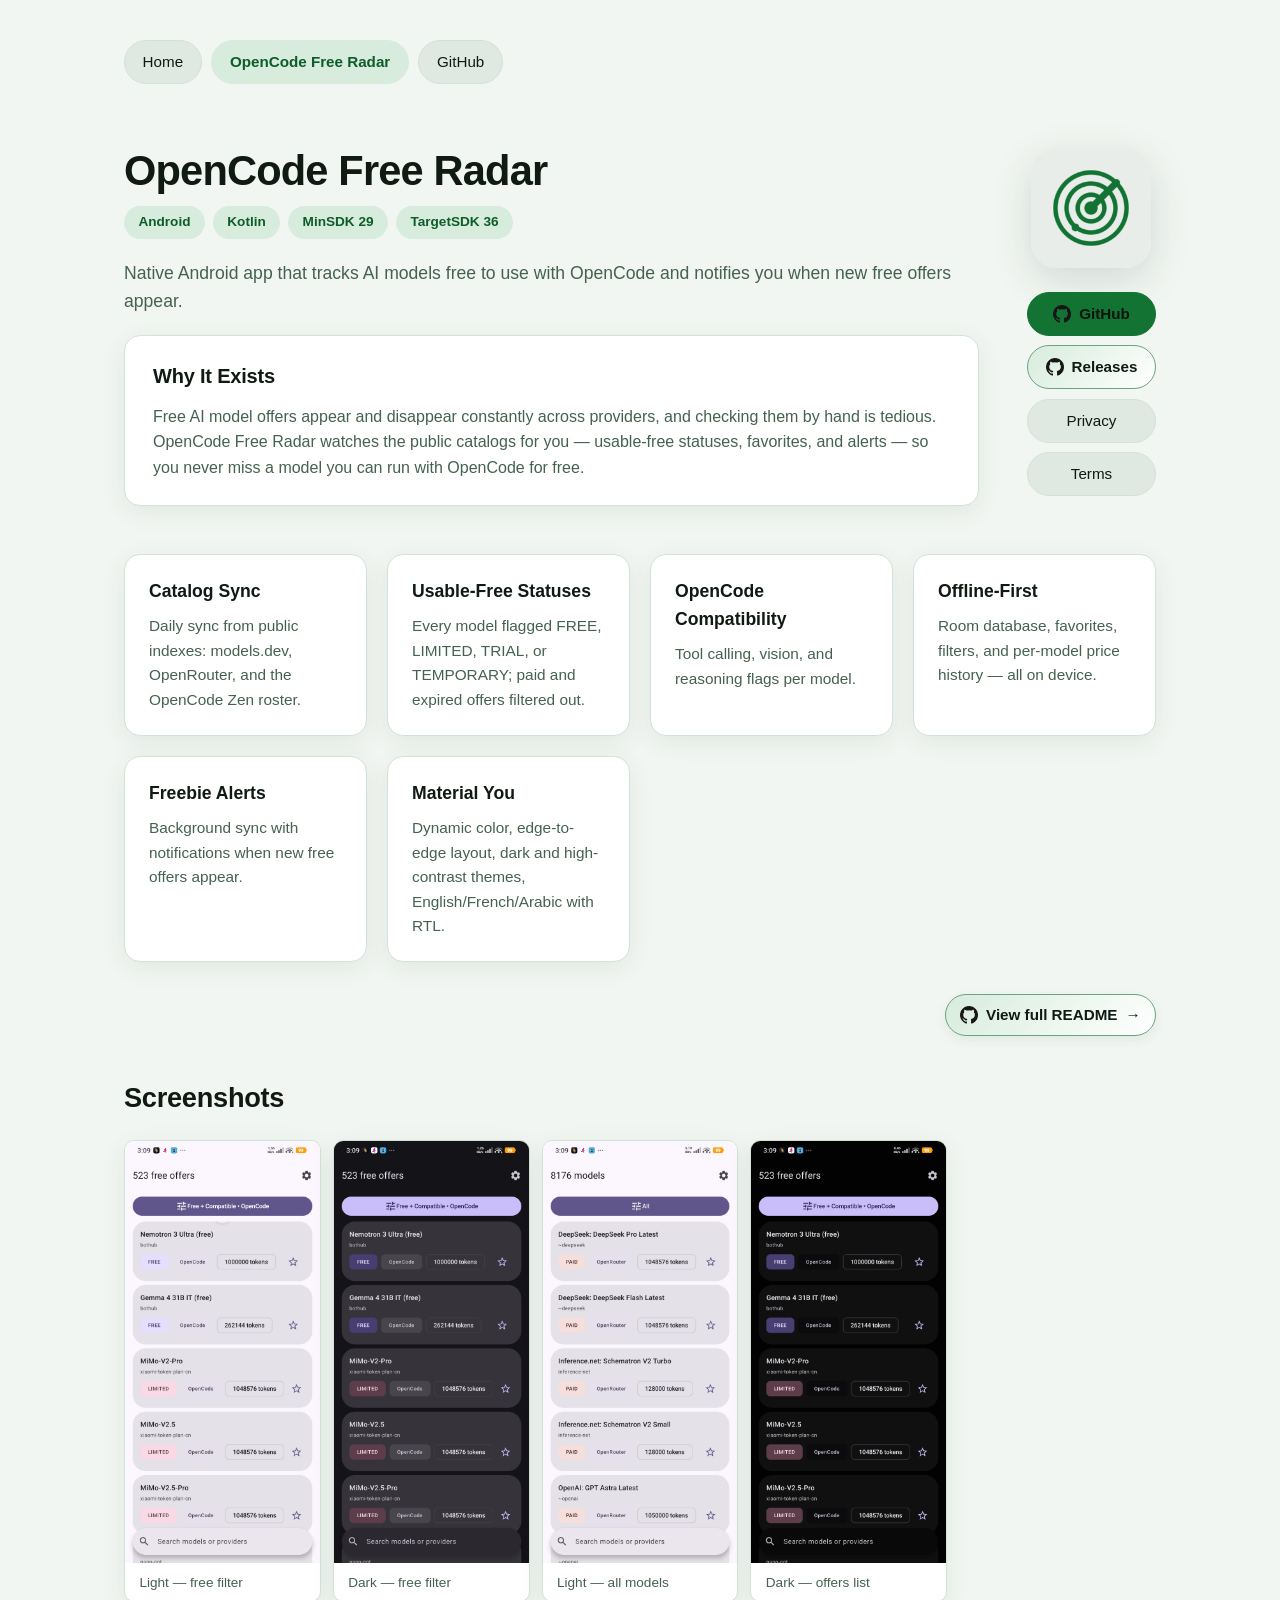
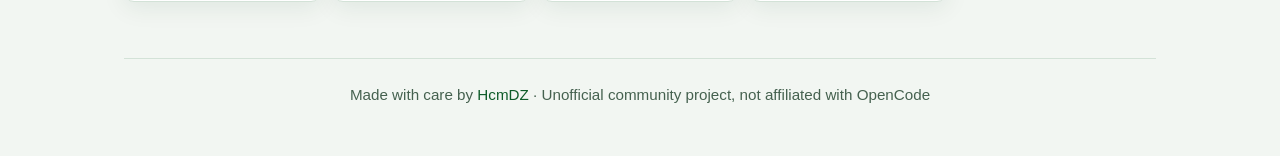
==== docs/index.html @ c3650737 "docs(site): ElecPilot-style rich landing for project Pages Mirror the user-site landing method insid" ====
<!doctype html>
<html lang="en">
<head>
  <meta charset="utf-8">
  <meta name="viewport" content="width=device-width, initial-scale=1">
  <title>OpenCode Free Radar — Free AI Models for OpenCode</title>
  <meta name="description" content="OpenCode Free Radar — native Android app that tracks AI models free to use with OpenCode and notifies you when new free offers appear.">
  <meta name="author" content="HcmDZ">
  <link rel="canonical" href="https://Hcmdz.github.io/OpenCode-Free-Radar/">
  <link rel="icon" type="image/png" href="logo.png">
  <link rel="apple-touch-icon" href="logo.png">
  <meta property="og:type" content="website">
  <meta property="og:site_name" content="HcmDZ">
  <meta property="og:title" content="OpenCode Free Radar — Free AI Models for OpenCode">
  <meta property="og:description" content="Native Android app that tracks AI models free to use with OpenCode — usable-free statuses, favorites, and freebie alerts.">
  <meta property="og:url" content="https://Hcmdz.github.io/OpenCode-Free-Radar/">
  <meta property="og:image" content="https://Hcmdz.github.io/OpenCode-Free-Radar/og.png">
  <meta property="og:image:width" content="2400">
  <meta property="og:image:height" content="1260">
  <meta property="og:image:alt" content="OpenCode Free Radar — free AI models for OpenCode">
  <meta name="twitter:card" content="summary_large_image">
  <meta name="twitter:title" content="OpenCode Free Radar">
  <meta name="twitter:description" content="Native Android app that tracks AI models free to use with OpenCode.">
  <meta name="twitter:image" content="https://Hcmdz.github.io/OpenCode-Free-Radar/og.png">
  <link rel="stylesheet" href="assets/style.css?v=8">
  <script src="assets/site.js?v=3" defer></script>
  <script type="application/ld+json">
    {
      "@context": "https://schema.org",
      "@type": "SoftwareApplication",
      "name": "OpenCode Free Radar",
      "applicationCategory": "DeveloperApplication",
      "operatingSystem": "Android",
      "description": "Native Android app that tracks AI models free to use with OpenCode and notifies you when new free offers appear.",
      "url": "https://Hcmdz.github.io/OpenCode-Free-Radar/",
      "image": "https://Hcmdz.github.io/OpenCode-Free-Radar/logo.png",
      "author": {
        "@type": "Person",
        "name": "HcmDZ",
        "url": "https://Hcmdz.github.io/"
      }
    }
  </script>
</head>
<body class="theme-ofr">
  <main class="site-shell">
    <nav class="nav page-nav desktop-site-nav" aria-label="Site">
      <a class="pill" href="../">Home</a>
      <span class="pill primary" aria-current="page">OpenCode Free Radar</span>
      <a class="pill" href="https://github.com/Hcmdz/OpenCode-Free-Radar" target="_blank" rel="noopener">GitHub</a>
    </nav>
    <details class="mobile-site-menu">
      <summary aria-label="Open site navigation">
        <span class="menu-icon" aria-hidden="true"><span></span><span></span><span></span></span>
      </summary>
      <div class="mobile-menu-panel">
        <nav class="mobile-menu-links" aria-label="Site menu">
          <a href="../">Home</a>
          <span aria-current="page">OpenCode Free Radar</span>
          <a href="https://github.com/Hcmdz/OpenCode-Free-Radar" target="_blank" rel="noopener">GitHub</a>
        </nav>
      </div>
    </details>

    <section class="hero project-hero">
      <div class="hero-media">
        <img class="app-logo" src="logo.png" alt="OpenCode Free Radar app logo" loading="lazy" decoding="async">
        <nav class="nav" aria-label="OpenCode Free Radar links">
          <a class="pill primary" href="https://github.com/Hcmdz/OpenCode-Free-Radar" target="_blank" rel="noopener"><img class="pill-icon" src="assets/fav_github.png" alt="" aria-hidden="true">GitHub</a>
          <a class="pill secondary-strong" href="https://github.com/Hcmdz/OpenCode-Free-Radar/releases/latest" target="_blank" rel="noopener"><img class="pill-icon" src="assets/fav_github.png" alt="" aria-hidden="true">Releases</a>
          <a class="pill" href="https://hcmdz.github.io/OpenCode-Free-Radar/privacy/" target="_blank" rel="noopener">Privacy</a>
          <a class="pill" href="https://hcmdz.github.io/OpenCode-Free-Radar/terms/" target="_blank" rel="noopener">Terms</a>
        </nav>
      </div>
      <div class="hero-copy">
        <h1>OpenCode Free Radar</h1>
        <div class="chip-row" aria-label="Platforms">
          <span class="meta-chip">Android</span>
          <span class="meta-chip">Kotlin</span>
          <span class="meta-chip">MinSDK 29</span>
          <span class="meta-chip">TargetSDK 36</span>
        </div>
        <p class="lede">
          Native Android app that tracks AI models free to use with OpenCode and notifies you when new free
          offers appear.
        </p>
        <section class="content-card">
          <h2>Why It Exists</h2>
          <p>
            Free AI model offers appear and disappear constantly across providers, and checking them by hand is
            tedious. OpenCode Free Radar watches the public catalogs for you — usable-free statuses, favorites,
            and alerts — so you never miss a model you can run with OpenCode for free.
          </p>
        </section>
      </div>
    </section>

    <section class="feature-grid" aria-label="OpenCode Free Radar features">
      <article class="feature-card">
        <h3>Catalog Sync</h3>
        <p>Daily sync from public indexes: models.dev, OpenRouter, and the OpenCode Zen roster.</p>
      </article>
      <article class="feature-card">
        <h3>Usable-Free Statuses</h3>
        <p>Every model flagged FREE, LIMITED, TRIAL, or TEMPORARY; paid and expired offers filtered out.</p>
      </article>
      <article class="feature-card">
        <h3>OpenCode Compatibility</h3>
        <p>Tool calling, vision, and reasoning flags per model.</p>
      </article>
      <article class="feature-card">
        <h3>Offline-First</h3>
        <p>Room database, favorites, filters, and per-model price history — all on device.</p>
      </article>
      <article class="feature-card">
        <h3>Freebie Alerts</h3>
        <p>Background sync with notifications when new free offers appear.</p>
      </article>
      <article class="feature-card">
        <h3>Material You</h3>
        <p>Dynamic color, edge-to-edge layout, dark and high-contrast themes, English/French/Arabic with RTL.</p>
      </article>
    </section>

    <div class="read-more-row">
      <a class="pill read-more-button" href="https://github.com/Hcmdz/OpenCode-Free-Radar/blob/main/README.md" target="_blank" rel="noopener"><img class="pill-icon" src="assets/fav_github.png" alt="" aria-hidden="true">View full README<span aria-hidden="true">→</span></a>
    </div>

    <section class="screenshot-section" aria-labelledby="screenshots-title">
      <h2 id="screenshots-title">Screenshots</h2>
      <div class="screenshot-grid freeform app-screenshot-grid">
        <figure class="screenshot-card">
          <button class="screenshot-button">
            <img src="screenshots/dashboard-light-free.jpg" alt="Dashboard in light mode with free filter" loading="lazy" decoding="async">
          </button>
          <figcaption>Light — free filter</figcaption>
        </figure>
        <figure class="screenshot-card">
          <button class="screenshot-button">
            <img src="screenshots/dashboard-dark-free.jpg" alt="Dashboard in dark mode with free filter" loading="lazy" decoding="async">
          </button>
          <figcaption>Dark — free filter</figcaption>
        </figure>
        <figure class="screenshot-card">
          <button class="screenshot-button">
            <img src="screenshots/dashboard-light-all.jpg" alt="Dashboard in light mode showing all models" loading="lazy" decoding="async">
          </button>
          <figcaption>Light — all models</figcaption>
        </figure>
        <figure class="screenshot-card">
          <button class="screenshot-button">
            <img src="screenshots/dashboard-dark-offers.jpg" alt="Dashboard in dark mode showing offers" loading="lazy" decoding="async">
          </button>
          <figcaption>Dark — offers list</figcaption>
        </figure>
      </div>
    </section>

    <footer class="site-footer">
      Made with care by <a href="../">HcmDZ</a> · Unofficial community project, not affiliated with OpenCode
    </footer>
  </main>
</body>
</html>
---- docs/assets/style.css ----
:root {
  --bg: #ffffff;
  --bg-soft: #f5f7f5;
  --surface: #ffffff;
  --surface-soft: #eef2ee;
  --text: #101812;
  --text-muted: #4a5550;
  --accent: #00a836;
  --accent-strong: #008a2c;
  --accent-soft: #d9f5e2;
  --border: #dfe6e0;
  --shadow: 0 6px 24px rgba(16, 60, 34, 0.08);
  --shadow-lg: 0 12px 40px rgba(16, 60, 34, 0.14);
  --radius: 16px;
  --radius-sm: 10px;
  --maxw: 1080px;
}

@media (prefers-color-scheme: dark) {
  :root {
    --bg: #0c130e;
    --bg-soft: #111a14;
    --surface: #16201a;
    --surface-soft: #1b2620;
    --text: #e7f2eb;
    --text-muted: #9fb3a6;
    --accent: #2ee06b;
    --accent-strong: #4cf081;
    --accent-soft: #12311f;
    --border: #24342b;
    --shadow: 0 6px 24px rgba(0, 0, 0, 0.4);
    --shadow-lg: 0 12px 40px rgba(0, 0, 0, 0.55);
  }
}

* { box-sizing: border-box; }

/* ElecPilot project theme (green identity, inherits the site palette) */
body.theme-elecpilot {
  --bg: #f4faf6;
  --bg-soft: #e9f3ec;
  --surface: #ffffff;
  --surface-soft: #e3efe7;
  --text: #0e1a12;
  --text-muted: #45614f;
  --accent: #00a836;
  --accent-strong: #008a2c;
  --accent-soft: #d3f2de;
  --border: #d8e7dc;
  --shadow: 0 6px 24px rgba(16, 60, 34, 0.08);
  --shadow-lg: 0 12px 40px rgba(16, 60, 34, 0.14);
}

@media (prefers-color-scheme: dark) {
  body.theme-elecpilot {
    --bg: #0c140f;
    --surface: #141f18;
    --surface-soft: #182720;
    --text: #e4f1e9;
    --text-muted: #9cb4a3;
    --accent: #2ee06b;
    --accent-strong: #4cf081;
    --accent-soft: #123120;
    --border: #22342a;
  }
}

/* OpenCode Free Radar project theme (radar-green identity, inherits the site palette) */
body.theme-ofr {
  --bg: #f2f6f2;
  --bg-soft: #e8ede9;
  --surface: #ffffff;
  --surface-soft: #dfe8e1;
  --text: #0e1a12;
  --text-muted: #45614f;
  --accent: #137333;
  --accent-strong: #0e5c29;
  --accent-soft: #d7ecdc;
  --border: #d3e2d7;
  --shadow: 0 6px 24px rgba(16, 60, 34, 0.08);
  --shadow-lg: 0 12px 40px rgba(16, 60, 34, 0.14);
}

@media (prefers-color-scheme: dark) {
  body.theme-ofr {
    --bg: #0c140f;
    --surface: #141f18;
    --surface-soft: #182720;
    --text: #e4f1e9;
    --text-muted: #9cb4a3;
    --accent: #35d066;
    --accent-strong: #5ce58a;
    --accent-soft: #123120;
    --border: #22342a;
  }
}

html { scroll-behavior: smooth; }

body {
  margin: 0;
  font-family: -apple-system, BlinkMacSystemFont, "Segoe UI", Roboto, Oxygen, Ubuntu, Cantarell, "Helvetica Neue", sans-serif;
  background: var(--bg);
  color: var(--text);
  line-height: 1.6;
  -webkit-font-smoothing: antialiased;
}

a { color: var(--accent-strong); text-decoration: none; }
a:hover { text-decoration: underline; }

.site-shell {
  max-width: var(--maxw);
  margin: 0 auto;
  padding: 2.5rem 1.5rem 3rem;
}

/* ---------- Hero ---------- */
.hero {
  display: grid;
  grid-template-columns: minmax(0, 1fr) auto;
  gap: clamp(1.5rem, 5vw, 3rem);
  align-items: start;
  padding: 2.5rem 0 3rem;
}

.hero > .hero-copy { order: 1; }
.hero > .hero-media { order: 2; }

.hero-media {
  display: flex;
  flex-direction: column;
  align-items: center;
  gap: 1.25rem;
}

/* Pills in the home/profile hero stack vertically under the avatar */
.profile-hero .hero-media .nav {
  flex-direction: column;
  align-items: stretch;
  width: min(16rem, 100%);
  margin-top: 0.25rem;
}

.profile-hero .hero-media .pill {
  justify-content: center;
}

/* Pills in the project hero stack vertically under the logo */
.project-hero .hero-media .nav {
  flex-direction: column;
  align-items: stretch;
  width: min(16rem, 100%);
  margin-top: 0.25rem;
}

.project-hero .hero-media .pill {
  justify-content: center;
}

.avatar {
  width: 150px;
  height: 150px;
  border-radius: 50%;
  object-fit: cover;
  border: 3px solid var(--accent);
  box-shadow: var(--shadow);
}

.app-logo {
  width: 120px;
  height: 120px;
  border-radius: 26px;
  object-fit: cover;
  box-shadow: var(--shadow-lg);
}

.hero-copy h1 {
  margin: 0 0 0.5rem;
  font-size: 2.6rem;
  line-height: 1.1;
  letter-spacing: -0.02em;
}

.profile-tagline {
  font-size: 1.35rem;
  color: var(--text-muted);
  margin: 0 0 1rem;
  font-weight: 500;
}

.lede {
  font-size: 1.1rem;
  color: var(--text-muted);
  margin: 0.5rem 0 1.25rem;
}

/* ---------- Navigation / Pills ---------- */
.nav {
  display: flex;
  flex-wrap: wrap;
  gap: 0.6rem;
  justify-content: center;
}

.page-nav.desktop-site-nav {
  justify-content: flex-start;
  margin-bottom: 1.5rem;
}

.pill {
  display: inline-flex;
  align-items: center;
  gap: 0.5rem;
  padding: 0.55rem 1.1rem;
  border-radius: 999px;
  background: var(--surface-soft);
  color: var(--text);
  font-weight: 500;
  font-size: 0.95rem;
  border: 1px solid var(--border);
  transition: transform 0.12s ease, box-shadow 0.12s ease, background 0.12s ease;
}

.pill:hover {
  transform: translateY(-1px);
  box-shadow: var(--shadow);
  text-decoration: none;
}

.pill.primary {
  background: var(--accent);
  color: #07130b;
  border-color: var(--accent);
  font-weight: 600;
}

.pill.primary:hover { background: var(--accent-strong); }

.pill[aria-current="page"] {
  background: var(--accent-soft);
  color: var(--accent-strong);
  border-color: var(--accent-soft);
}

.pill-icon {
  width: 18px;
  height: 18px;
  border-radius: 4px;
}

.pill .pill-icon + span { display: inline; }

@media (prefers-color-scheme: dark) {
  .pill:not(.primary) img.pill-icon[src*="fav_github"] {
    filter: invert(1);
  }
}

.pill.secondary-strong {
  border-color: color-mix(in srgb, var(--accent) 55%, var(--border));
  background: linear-gradient(135deg, var(--accent-soft), var(--surface));
  color: var(--text);
  font-weight: 600;
}

/* ---------- Chips ---------- */
.chip-row { display: flex; flex-wrap: wrap; gap: 0.5rem; margin: 0.75rem 0 1.25rem; }

.meta-chip {
  padding: 0.35rem 0.9rem;
  border-radius: 999px;
  background: var(--accent-soft);
  color: var(--accent-strong);
  font-size: 0.85rem;
  font-weight: 600;
}

/* ---------- Content card ---------- */
.content-card {
  background: var(--surface);
  border: 1px solid var(--border);
  border-radius: var(--radius);
  padding: 1.5rem 1.75rem;
  box-shadow: var(--shadow);
  transition: border-color 180ms ease, box-shadow 180ms ease, transform 180ms ease, background-color 180ms ease;
}

.content-card:hover {
  border-color: color-mix(in srgb, var(--accent) 30%, var(--border));
  background: color-mix(in srgb, var(--surface) 96%, var(--accent-soft));
  box-shadow: 0 0.8rem 2rem rgb(0 0 0 / 10%), 0 0 1rem color-mix(in srgb, var(--accent) 8%, transparent);
  transform: translateY(-0.1rem);
}

.content-card h2 { margin: 0 0 0.75rem; font-size: 1.25rem; }
.content-card p { margin: 0; color: var(--text-muted); }

/* ---------- Section titles ---------- */
section > h2, .section-title {
  font-size: 1.7rem;
  margin: 2.5rem 0 1.25rem;
  letter-spacing: -0.01em;
}

/* ---------- Projects section ---------- */
.projects-section { margin-bottom: 3rem; }

/* ---------- Projects grid ---------- */
.grid {
  display: grid;
  grid-template-columns: repeat(auto-fill, minmax(280px, 1fr));
  gap: 1.25rem;
}

.card {
  display: flex;
  flex-direction: column;
  gap: 0.85rem;
  padding: 1.5rem;
  background: var(--surface);
  border: 1px solid var(--border);
  border-radius: var(--radius);
  color: var(--text);
  box-shadow: var(--shadow);
  transition: transform 0.15s ease, box-shadow 0.15s ease, border-color 0.15s ease;
}

.card:hover {
  transform: translateY(-3px);
  box-shadow: var(--shadow-lg);
  border-color: var(--accent);
  text-decoration: none;
}

.projects-section .card::after {
  margin-top: auto;
  padding-top: 1rem;
  color: var(--accent-strong);
  content: "Open project \2192";
  font-size: 0.82rem;
  font-weight: 800;
  letter-spacing: 0.04em;
  opacity: 0;
  text-transform: uppercase;
  transform: translateY(0.35rem);
  transition: opacity 180ms ease, transform 180ms ease;
}

.projects-section .card:hover,
.projects-section .card:focus-visible {
  box-shadow: 0 1.35rem 3.5rem rgb(0 0 0 / 18%), 0 0 2rem color-mix(in srgb, var(--accent) 16%, transparent);
}

.projects-section .card:hover::after,
.projects-section .card:focus-visible::after {
  opacity: 1;
  transform: translateY(0);
}

.card-header { display: flex; align-items: center; gap: 0.9rem; }

.card-logo {
  width: 56px;
  height: 56px;
  border-radius: 14px;
  object-fit: cover;
}

.card-title-group { display: flex; flex-direction: column; gap: 0.25rem; }
.card-title-group h3 { margin: 0; font-size: 1.3rem; }
.card-badge {
  align-self: flex-start;
  padding: 0.2rem 0.7rem;
  border-radius: 999px;
  background: var(--accent-soft);
  color: var(--accent-strong);
  font-size: 0.75rem;
  font-weight: 600;
}

.card p { margin: 0; color: var(--text-muted); }

/* ---------- Feature grid ---------- */
.feature-grid {
  display: grid;
  grid-template-columns: repeat(auto-fill, minmax(240px, 1fr));
  gap: 1.25rem;
}

.feature-card {
  background: var(--surface);
  border: 1px solid var(--border);
  border-radius: var(--radius);
  padding: 1.4rem 1.5rem;
  box-shadow: var(--shadow);
  transition: border-color 180ms ease, box-shadow 180ms ease, transform 180ms ease, background-color 180ms ease;
}

.feature-card:hover {
  border-color: color-mix(in srgb, var(--accent) 34%, var(--border));
  background: color-mix(in srgb, var(--surface) 95%, var(--accent-soft));
  box-shadow: 0 0.9rem 2.2rem rgb(0 0 0 / 11%), 0 0 1.1rem color-mix(in srgb, var(--accent) 9%, transparent);
  transform: translateY(-0.12rem);
}

.feature-card h3 {
  margin: 0 0 0.55rem;
  font-size: 1.1rem;
  display: flex;
  align-items: center;
  gap: 0.5rem;
}

.feature-card p { margin: 0; color: var(--text-muted); font-size: 0.96rem; }

/* ---------- Read more row ---------- */
.read-more-row { margin: 2rem 0; text-align: right; }

.read-more-button {
  display: inline-flex;
  align-items: center;
  gap: 0.5rem;
  min-height: 2.5rem;
  padding: 0.5rem 0.9rem;
  border-color: color-mix(in srgb, var(--accent) 55%, var(--border));
  background: linear-gradient(135deg, var(--accent-soft), var(--surface));
  box-shadow: 0 0.25rem 0.75rem rgba(16, 60, 34, 0.07);
  font-weight: 600;
}

/* ---------- Screenshots ---------- */
.screenshot-section { margin-top: 2.5rem; }

.screenshot-grid {
  display: grid;
  grid-template-columns: repeat(auto-fill, minmax(200px, 1fr));
  gap: 1rem;
}

.screenshot-card {
  margin: 0;
  background: var(--surface);
  border: 1px solid var(--border);
  border-radius: var(--radius-sm);
  overflow: hidden;
  box-shadow: var(--shadow);
  transition: box-shadow 180ms ease, transform 180ms ease;
}

.screenshot-card:hover {
  box-shadow: 0 1.1rem 2.75rem rgb(0 0 0 / 14%), 0 0 1.6rem color-mix(in srgb, var(--accent) 12%, transparent);
  transform: translateY(-0.18rem);
}

.screenshot-card:hover .screenshot-button > img { transform: scale(1.025); }

.screenshot-button {
  display: block;
  width: 100%;
  padding: 0;
  border: 0;
  background: none;
  line-height: 0;
}

/* Phone screenshot row (project pages): uniform 9:19.5 cards, no cropping */
.screenshot-grid.app-screenshot-grid {
  grid-template-columns: repeat(5, minmax(0, 1fr));
  gap: 0.75rem;
}

.screenshot-grid.app-screenshot-grid .screenshot-card {
  max-height: none;
}

.screenshot-grid.app-screenshot-grid .screenshot-card img {
  display: block;
  width: 100%;
  height: auto;
  max-height: none;
  aspect-ratio: 9 / 19.5;
  object-fit: cover;
  object-position: top center;
  transition: transform 180ms ease;
}

.screenshot-grid.app-screenshot-grid figcaption {
  padding: 0.6rem 0.9rem;
  font-size: 0.85rem;
  color: var(--text-muted);
  line-height: 1.4;
}

/* ---------- Image dialog (screenshot lightbox) ---------- */
.image-dialog {
  width: var(--dialog-media-width, fit-content);
  max-width: 96vw;
  max-height: 94vh;
  padding: 0;
  overflow: hidden;
  border: 1px solid var(--border);
  border-radius: var(--radius);
  color: var(--text);
  background: var(--surface);
  box-shadow: var(--shadow-lg);
}

.image-dialog:focus {
  outline: none;
}

.image-dialog::backdrop {
  background: rgba(5, 10, 7, 0.6);
  backdrop-filter: blur(14px);
}

.image-dialog-inner {
  display: grid;
  width: var(--dialog-media-width, fit-content);
  max-width: 96vw;
  max-height: 94vh;
  align-items: center;
  overflow: hidden;
  border-radius: inherit;
  grid-template-columns: minmax(0, 1fr) auto;
  grid-template-rows: minmax(0, 1fr) auto;
}

.dialog-image {
  display: block;
  grid-column: 1 / -1;
  grid-row: 1;
  justify-self: center;
  width: auto;
  height: auto;
  max-width: 96vw;
  max-height: calc(94vh - 5.5rem);
  aspect-ratio: auto;
  background: var(--surface-soft);
  object-fit: contain;
  object-position: top center;
  transition: opacity 140ms ease, transform 140ms ease;
}

.dialog-caption {
  grid-column: 1 / -1;
  grid-row: 2;
  min-width: 0;
  margin: 0;
  padding: 1rem 1.25rem 1.25rem;
  color: var(--text-muted);
  text-align: center;
  overflow-wrap: anywhere;
  transition: opacity 140ms ease, transform 140ms ease;
}

.dialog-image.is-switching,
.dialog-caption.is-switching {
  opacity: 0;
  transform: scale(0.985);
}

/* ---------- View transitions ---------- */
@view-transition { navigation: auto; }

::view-transition-old(screenshot-morph),
::view-transition-new(screenshot-morph) {
  animation-duration: 320ms;
  animation-timing-function: cubic-bezier(0.2, 0, 0, 1);
}

@media (prefers-reduced-motion: reduce) {
  ::view-transition-old(screenshot-morph),
  ::view-transition-new(screenshot-morph) {
    animation-duration: 1ms;
  }
}

/* ---------- Archive card ---------- */
.archive-card {
  display: flex;
  gap: 1.5rem;
  align-items: center;
  padding: 1.5rem;
  background: var(--surface);
  border: 1px solid var(--border);
  border-radius: var(--radius);
  color: var(--text);
  box-shadow: var(--shadow);
  transition: transform 0.15s ease, box-shadow 0.15s ease;
}

.archive-card:hover {
  transform: translateY(-3px);
  box-shadow: var(--shadow-lg);
  text-decoration: none;
}

.archive-copy h3 { margin: 0 0 0.5rem; }
.archive-copy p { margin: 0 0 0.75rem; color: var(--text-muted); }
.archive-link { color: var(--accent-strong); font-weight: 600; }
.archive-mosaic img { width: 160px; border-radius: var(--radius-sm); }

/* ---------- Mobile menu ---------- */
.mobile-site-menu { display: none; }

/* ---------- Footer ---------- */
.site-footer {
  margin-top: 3.5rem;
  padding-top: 1.5rem;
  border-top: 1px solid var(--border);
  text-align: center;
  color: var(--text-muted);
  font-size: 0.95rem;
}

/* ---------- Focus list (About Me) ---------- */
.focus-list {
  list-style: none;
  padding: 0;
  margin: 1rem 0;
  display: flex;
  flex-direction: column;
  gap: 0.55rem;
}

.focus-list li {
  padding: 0.7rem 0.95rem;
  background: var(--surface-soft);
  border-left: 3px solid var(--accent);
  border-radius: var(--radius-sm);
  font-size: 0.96rem;
  color: var(--text);
}

.focus-list li strong { color: var(--accent-strong); }

.content-card p + .focus-list { margin-top: 1.25rem; }
.focus-list + p { margin-top: 1rem; color: var(--text-muted); }

/* ---------- Responsive ---------- */
@media (max-width: 720px) {
  .site-shell { padding: 1.5rem 1rem 2.5rem; }

  .hero {
    grid-template-columns: 1fr;
    text-align: center;
    gap: 1.75rem;
  }

  .hero-media { order: -1; }

  .nav { justify-content: center; }

  .project-hero {
    grid-template-columns: 5.75rem minmax(0, 1fr);
    gap: 0.75rem 1rem;
    align-items: center;
    text-align: left;
    padding-top: 1.5rem;
  }

  .project-hero > .hero-media,
  .project-hero > .hero-copy {
    display: contents;
  }

  .project-hero .app-logo {
    grid-column: 1;
    grid-row: 1 / 4;
    justify-self: start;
    width: 4.4rem;
    height: 4.4rem;
    border-radius: 1rem;
  }

  .project-hero .hero-copy h1 {
    grid-column: 2;
    grid-row: 1;
    align-self: end;
    margin: 0;
    font-size: clamp(2rem, 9vw, 3rem);
  }

  .project-hero .chip-row {
    grid-column: 2;
    grid-row: 2;
    align-self: start;
    margin: 0.25rem 0 0;
  }

  .project-hero .hero-media .nav {
    grid-column: 1 / -1;
    grid-row: 4;
    display: grid;
    grid-template-columns: repeat(2, minmax(0, 1fr));
    gap: 0.6rem;
    width: 100%;
    margin-top: 0.5rem;
  }

  .project-hero .hero-media .pill {
    justify-content: center;
    min-width: 0;
    padding-inline: 0.7rem;
  }

  .project-hero .lede {
    grid-column: 1 / -1;
    grid-row: 5;
    margin-top: 0.75rem;
  }

  .project-hero .hero-copy > .content-card {
    grid-column: 1 / -1;
    grid-row: 6;
    width: 100%;
    margin-top: 0.75rem;
    text-align: left;
  }

  .page-nav.desktop-site-nav { display: none; }

  .mobile-site-menu {
    display: block;
    position: relative;
    margin-bottom: 1rem;
  }

  .mobile-site-menu > summary {
    list-style: none;
    cursor: pointer;
    display: inline-flex;
    align-items: center;
    justify-content: center;
    width: 46px;
    height: 46px;
    border-radius: 12px;
    background: var(--surface);
    border: 1px solid var(--border);
  }

  .mobile-site-menu > summary::-webkit-details-marker { display: none; }

  .menu-icon { display: flex; flex-direction: column; gap: 4px; }
  .menu-icon span { width: 18px; height: 2px; background: var(--text); border-radius: 2px; }

  .mobile-menu-panel {
    margin-top: 0.5rem;
    background: var(--surface);
    border: 1px solid var(--border);
    border-radius: var(--radius-sm);
    padding: 0.5rem;
    box-shadow: var(--shadow);
  }

  .mobile-menu-links { display: flex; flex-direction: column; }
  .mobile-menu-links a, .mobile-menu-links span {
    padding: 0.6rem 0.9rem;
    border-radius: 8px;
    color: var(--text);
  }
  .mobile-menu-links a:hover { background: var(--surface-soft); text-decoration: none; }
  .mobile-menu-links [aria-current="page"] { background: var(--accent-soft); color: var(--accent-strong); font-weight: 600; }

  .archive-card { flex-direction: column; text-align: center; }
  .archive-mosaic img { width: 120px; }

  .screenshot-grid.app-screenshot-grid {
    display: flex;
    gap: 1rem;
    margin-inline: -1rem;
    padding: 0 1rem 0.75rem;
    overflow-x: auto;
    overscroll-behavior-inline: contain;
    scroll-snap-type: x mandatory;
  }

  .screenshot-grid.app-screenshot-grid .screenshot-card {
    flex: 0 0 min(78vw, 20rem);
    scroll-snap-align: center;
  }

  .screenshot-grid.app-screenshot-grid .screenshot-button { cursor: pointer; }
}

/* ---------- Reduced motion ---------- */
@media (prefers-reduced-motion: reduce) {
  *,
  *::before,
  *::after {
    animation-duration: 0.001ms !important;
    animation-iteration-count: 1 !important;
    transition-duration: 0.001ms !important;
    scroll-behavior: auto !important;
  }
}
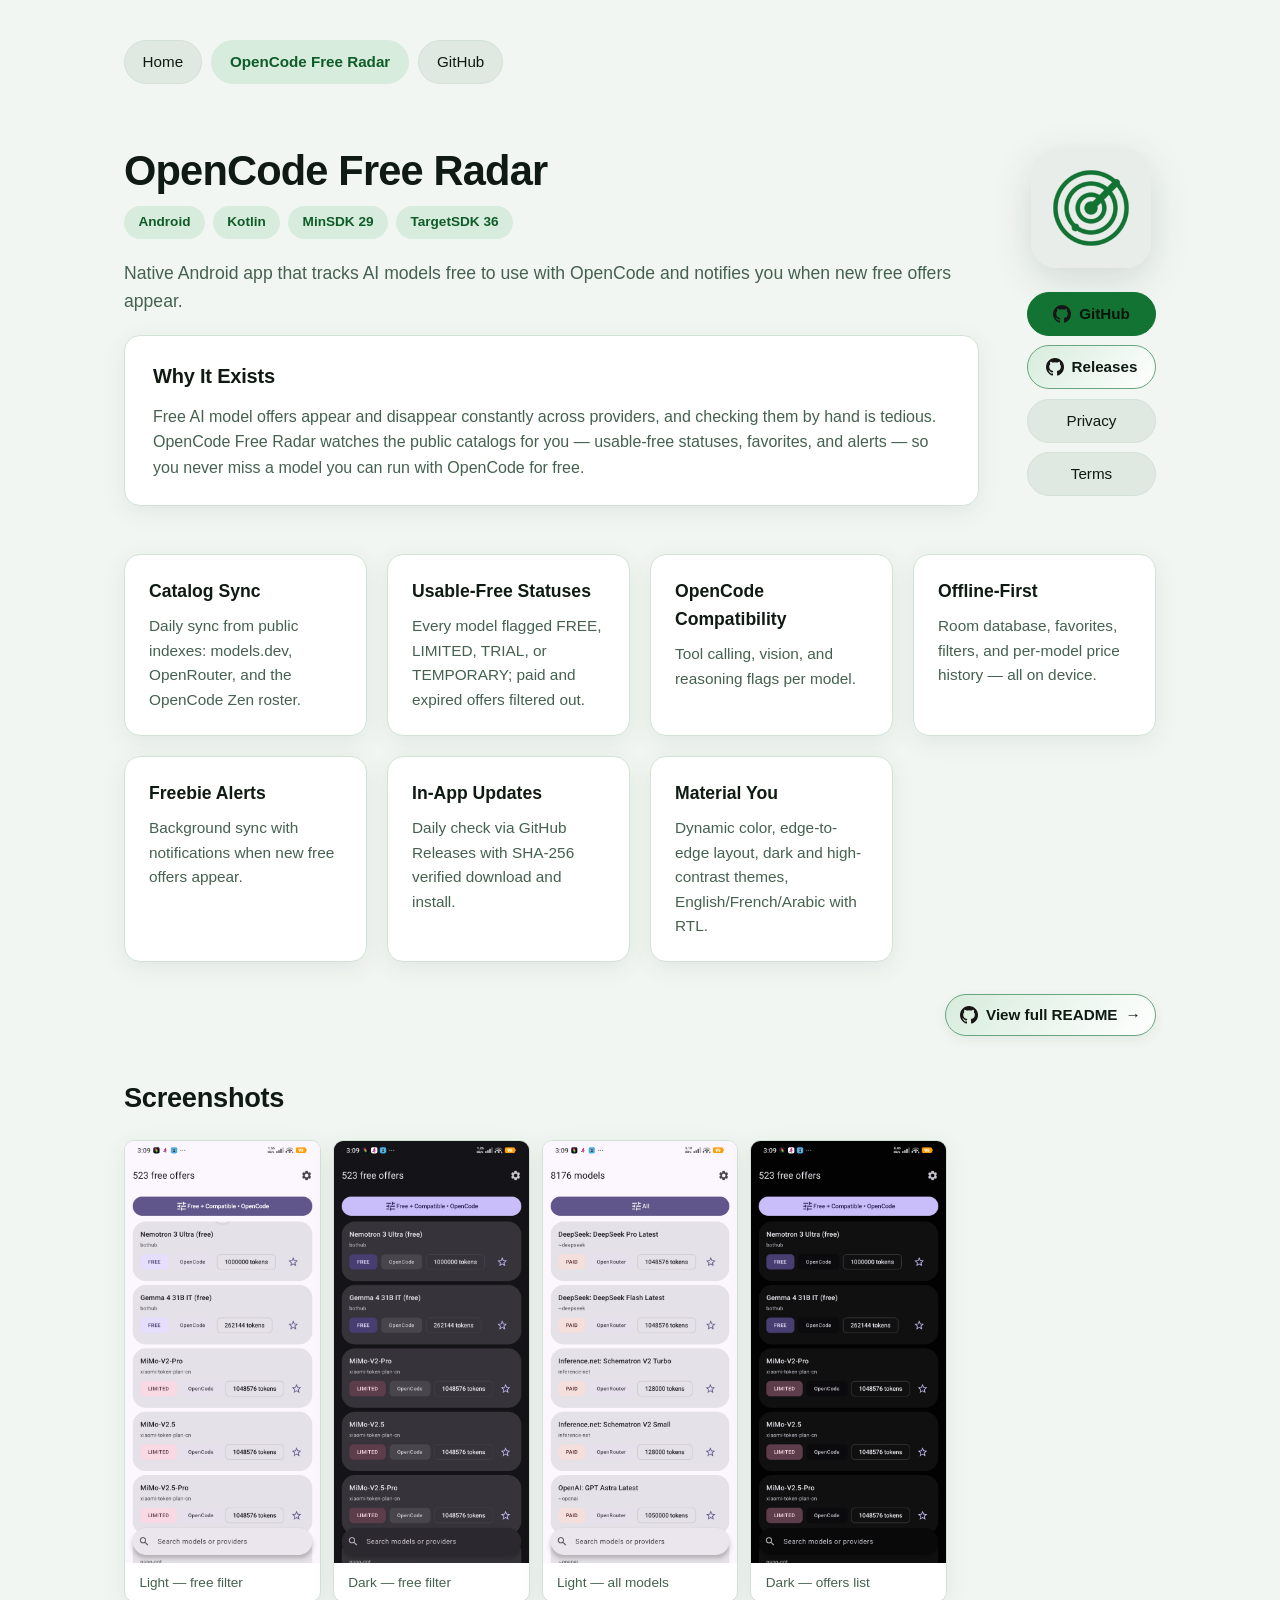
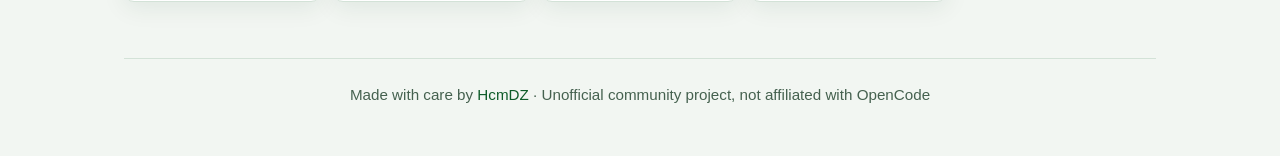
==== commit 086faa74: "docs: advertise in-app updates on README and landing" ====
--- a/docs/index.html
+++ b/docs/index.html
@@ -117,6 +117,10 @@
         <p>Background sync with notifications when new free offers appear.</p>
       </article>
       <article class="feature-card">
+        <h3>In-App Updates</h3>
+        <p>Daily check via GitHub Releases with SHA-256 verified download and install.</p>
+      </article>
+      <article class="feature-card">
         <h3>Material You</h3>
         <p>Dynamic color, edge-to-edge layout, dark and high-contrast themes, English/French/Arabic with RTL.</p>
       </article>
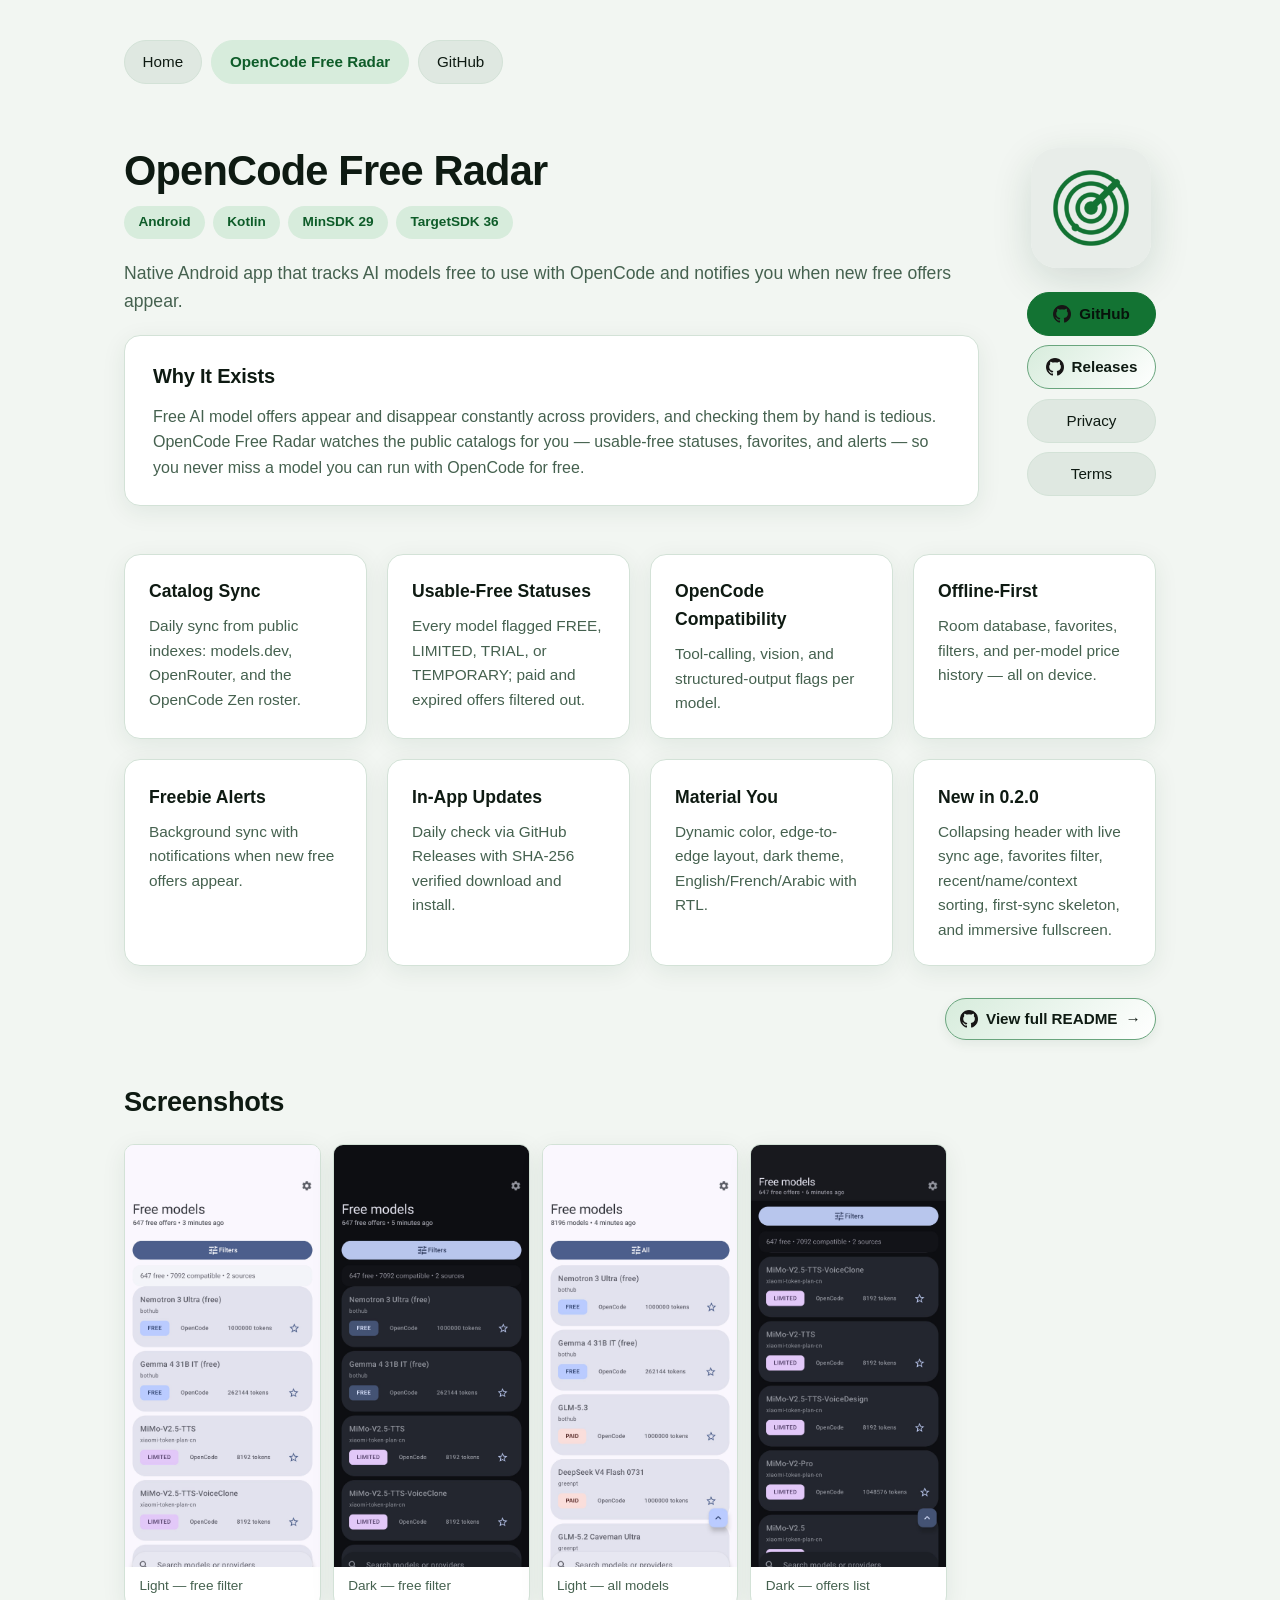
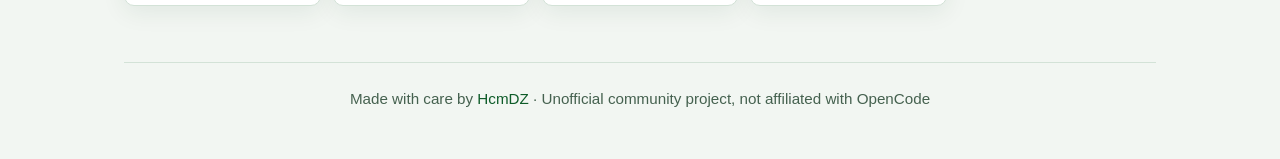
==== commit a9b7a9b2: "docs(site): refresh landing page for 0.2.0 Correct two stale feature claims (no high-contrast theme," ====
--- a/docs/index.html
+++ b/docs/index.html
@@ -106,7 +106,7 @@
       </article>
       <article class="feature-card">
         <h3>OpenCode Compatibility</h3>
-        <p>Tool calling, vision, and reasoning flags per model.</p>
+        <p>Tool-calling, vision, and structured-output flags per model.</p>
       </article>
       <article class="feature-card">
         <h3>Offline-First</h3>
@@ -122,7 +122,11 @@
       </article>
       <article class="feature-card">
         <h3>Material You</h3>
-        <p>Dynamic color, edge-to-edge layout, dark and high-contrast themes, English/French/Arabic with RTL.</p>
+        <p>Dynamic color, edge-to-edge layout, dark theme, English/French/Arabic with RTL.</p>
+      </article>
+      <article class="feature-card">
+        <h3>New in 0.2.0</h3>
+        <p>Collapsing header with live sync age, favorites filter, recent/name/context sorting, first-sync skeleton, and immersive fullscreen.</p>
       </article>
     </section>
 
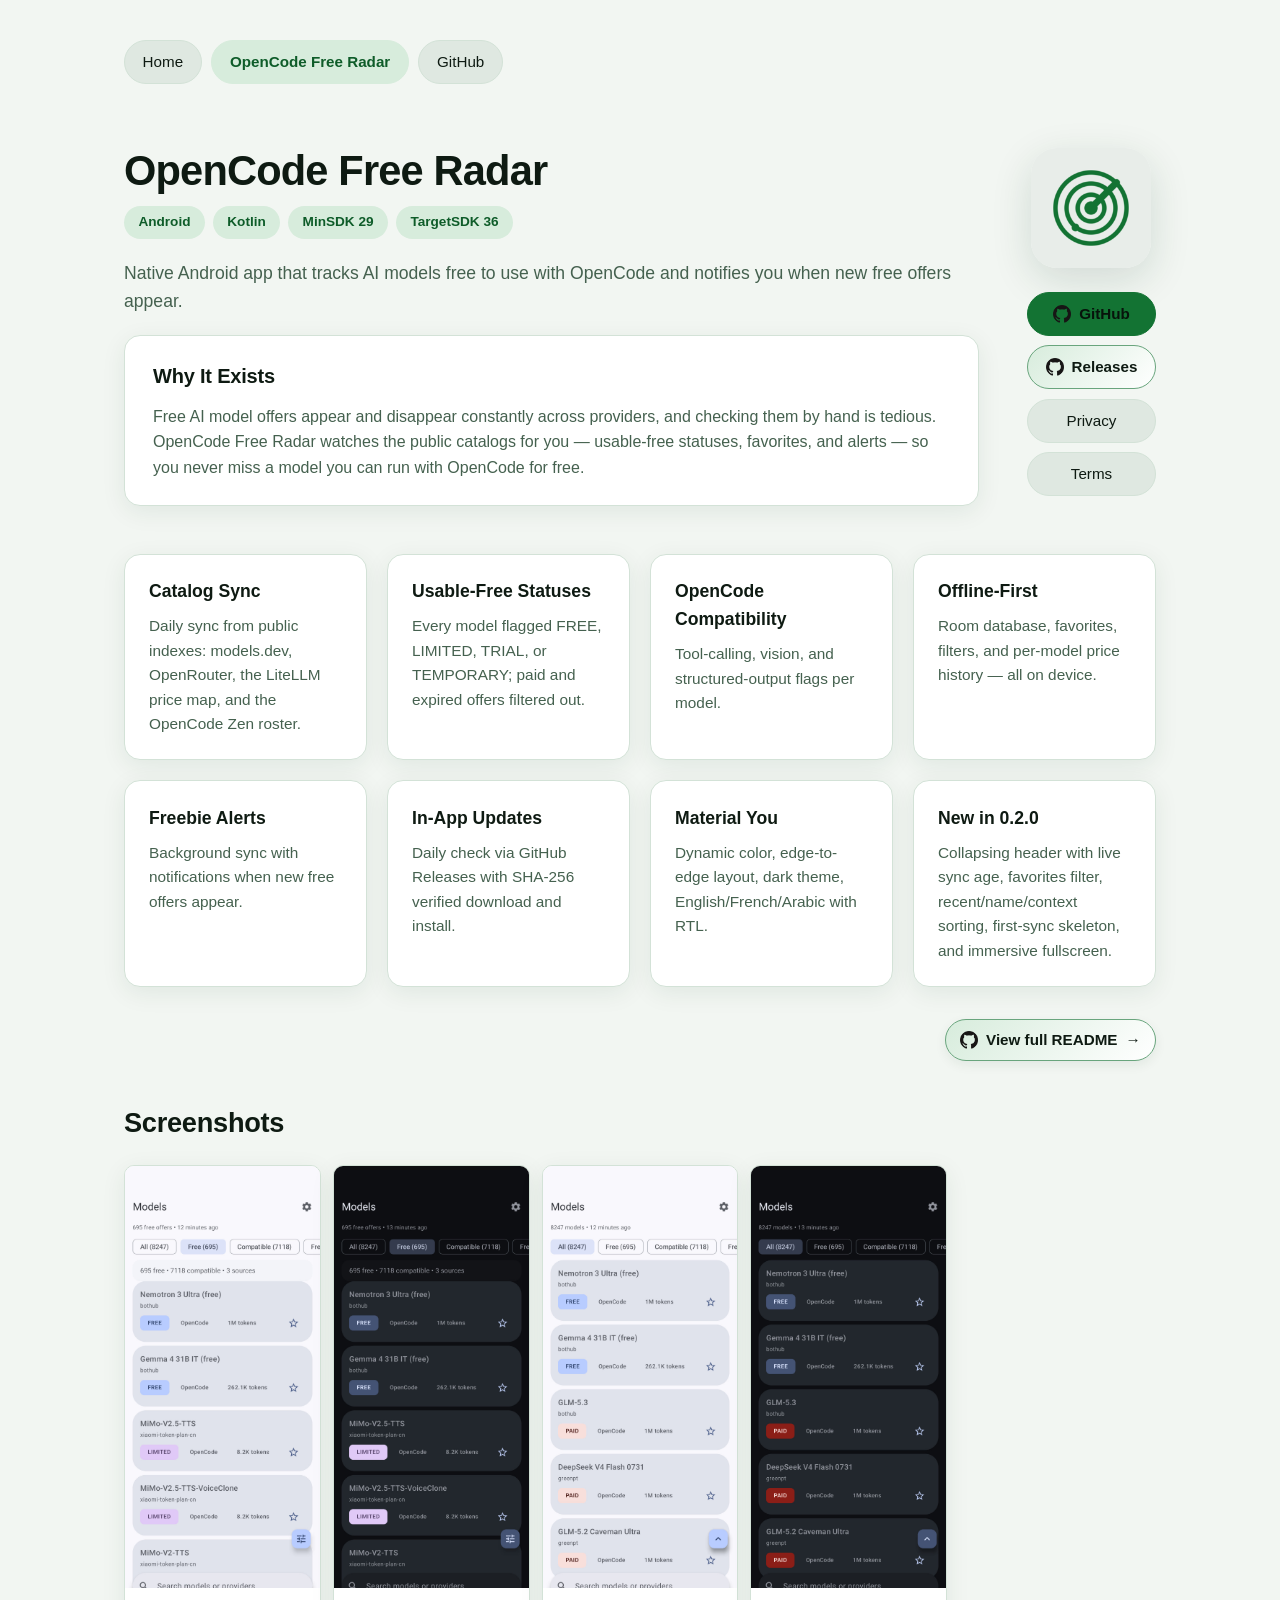
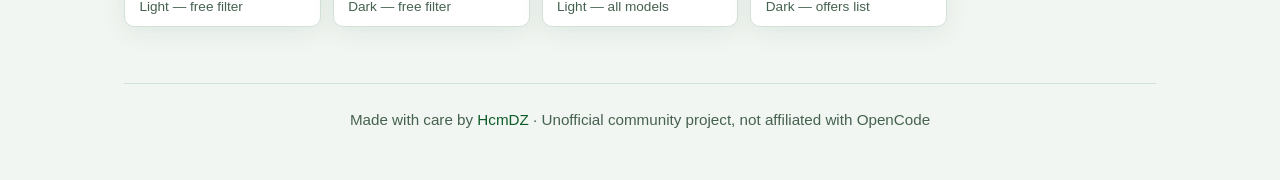
==== commit 4df65b0e: "docs: cover LiteLLM source admission and refresh site New S4 source notes with admission figures, an" ====
--- a/docs/index.html
+++ b/docs/index.html
@@ -98,7 +98,7 @@
     <section class="feature-grid" aria-label="OpenCode Free Radar features">
       <article class="feature-card">
         <h3>Catalog Sync</h3>
-        <p>Daily sync from public indexes: models.dev, OpenRouter, and the OpenCode Zen roster.</p>
+        <p>Daily sync from public indexes: models.dev, OpenRouter, the LiteLLM price map, and the OpenCode Zen roster.</p>
       </article>
       <article class="feature-card">
         <h3>Usable-Free Statuses</h3>
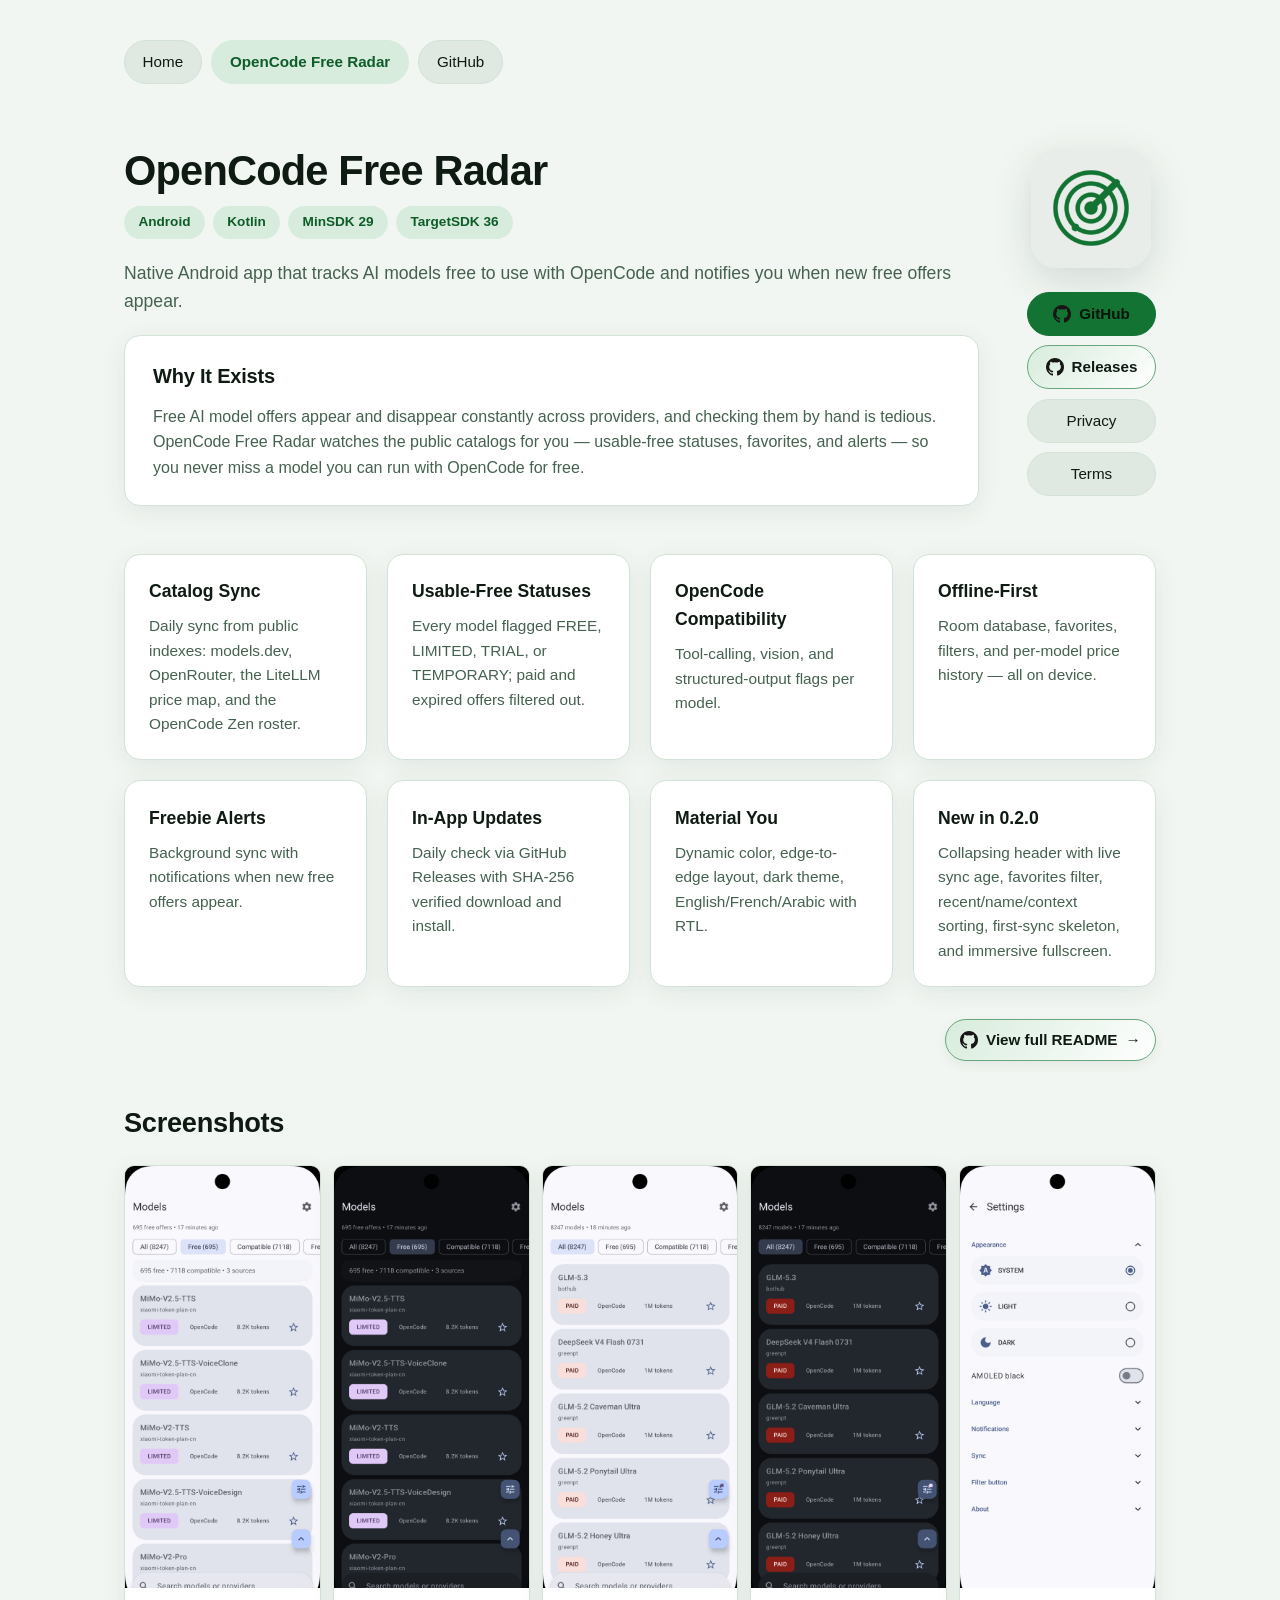
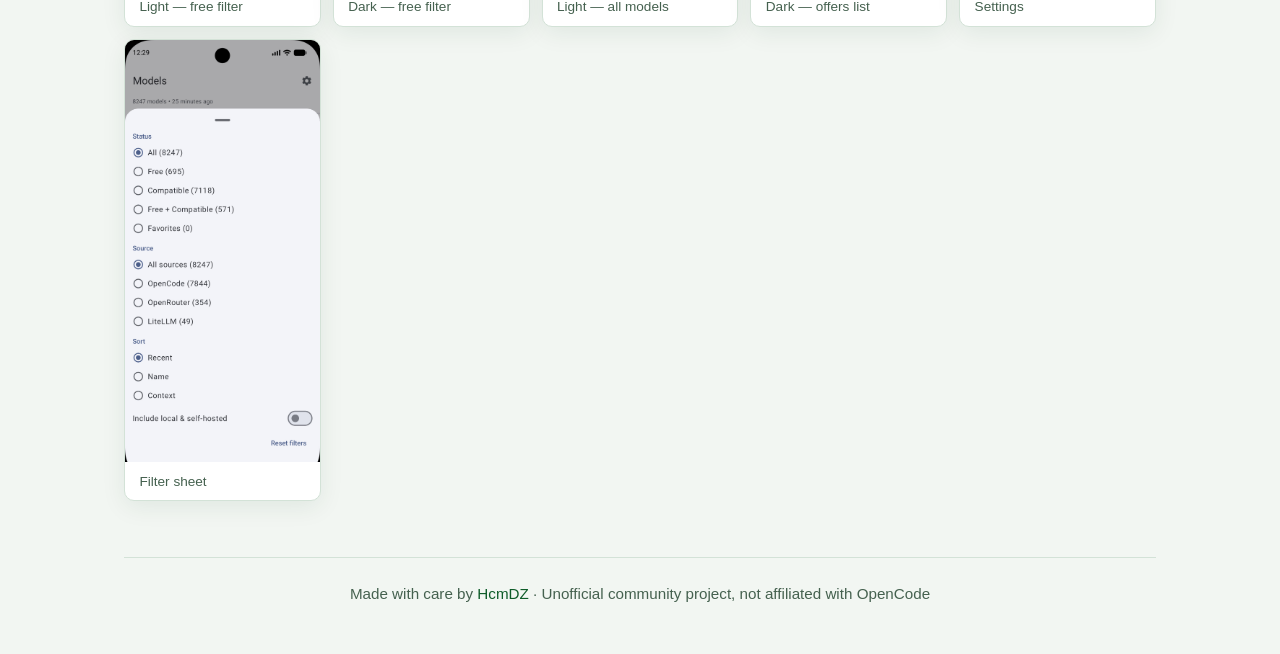
==== commit cba09fce: "docs: use device captures for screenshots, add settings and sheet Replace the four dashboard shots w" ====
--- a/docs/index.html
+++ b/docs/index.html
@@ -161,6 +161,18 @@
           </button>
           <figcaption>Dark — offers list</figcaption>
         </figure>
+        <figure class="screenshot-card">
+          <button class="screenshot-button">
+            <img src="screenshots/settings.jpg" alt="Settings screen with appearance options" loading="lazy" decoding="async">
+          </button>
+          <figcaption>Settings</figcaption>
+        </figure>
+        <figure class="screenshot-card">
+          <button class="screenshot-button">
+            <img src="screenshots/filter-sheet.jpg" alt="Filter sheet with source options and local models switch" loading="lazy" decoding="async">
+          </button>
+          <figcaption>Filter sheet</figcaption>
+        </figure>
       </div>
     </section>
 
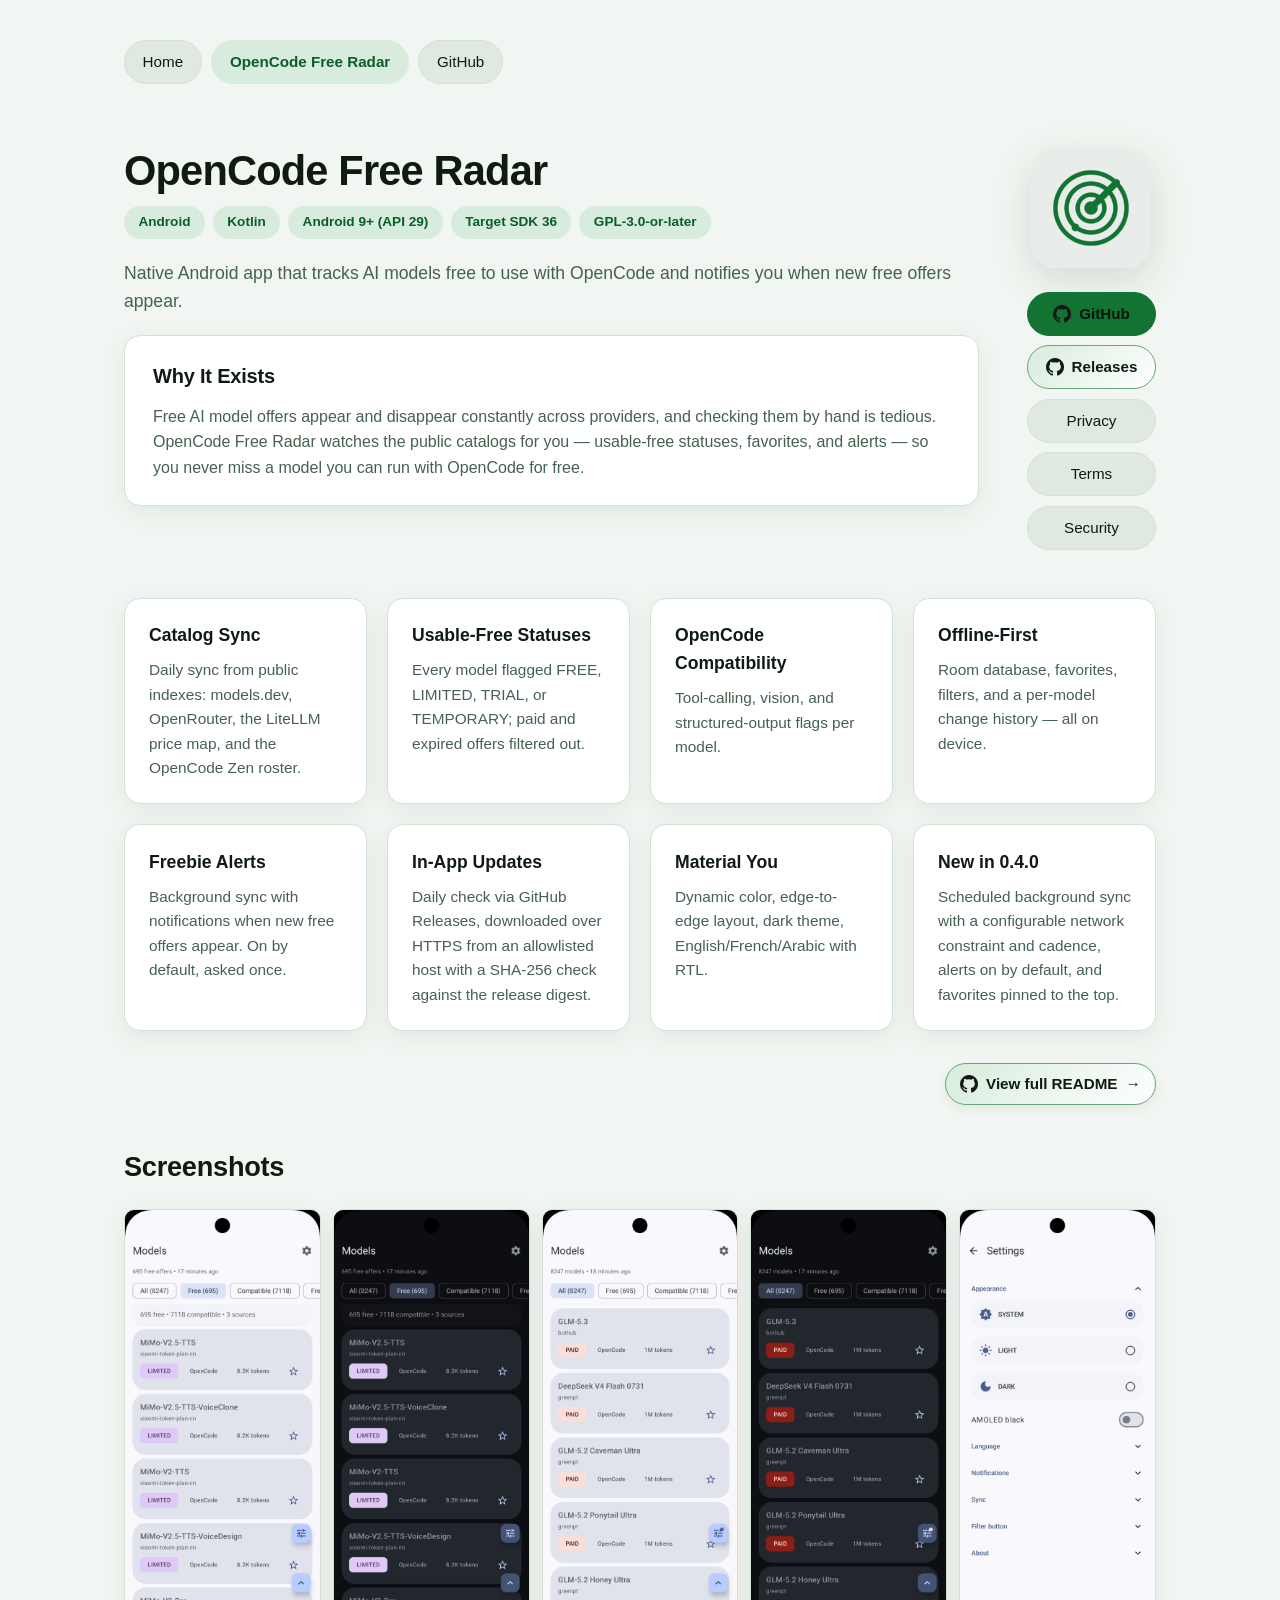
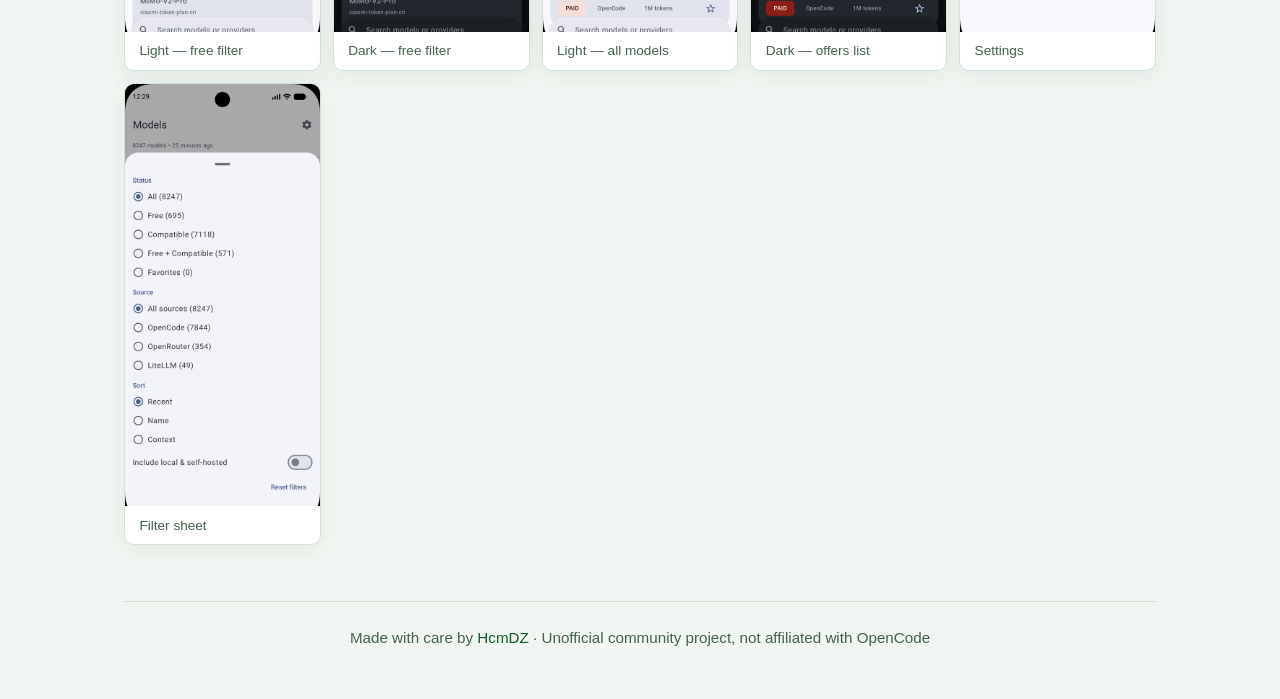
==== commit f57e5502: "docs: refresh the published site pages The landing page still advertised 0.2.0 while the app is at 0" ====
--- a/docs/index.html
+++ b/docs/index.html
@@ -70,6 +70,7 @@
           <a class="pill secondary-strong" href="https://github.com/Hcmdz/OpenCode-Free-Radar/releases/latest" target="_blank" rel="noopener"><img class="pill-icon" src="assets/fav_github.png" alt="" aria-hidden="true">Releases</a>
           <a class="pill" href="https://hcmdz.github.io/OpenCode-Free-Radar/privacy/" target="_blank" rel="noopener">Privacy</a>
           <a class="pill" href="https://hcmdz.github.io/OpenCode-Free-Radar/terms/" target="_blank" rel="noopener">Terms</a>
+          <a class="pill" href="https://github.com/Hcmdz/OpenCode-Free-Radar/blob/main/SECURITY.md" target="_blank" rel="noopener">Security</a>
         </nav>
       </div>
       <div class="hero-copy">
@@ -77,8 +78,9 @@
         <div class="chip-row" aria-label="Platforms">
           <span class="meta-chip">Android</span>
           <span class="meta-chip">Kotlin</span>
-          <span class="meta-chip">MinSDK 29</span>
-          <span class="meta-chip">TargetSDK 36</span>
+          <span class="meta-chip">Android 9+ (API 29)</span>
+          <span class="meta-chip">Target SDK 36</span>
+          <span class="meta-chip">GPL-3.0-or-later</span>
         </div>
         <p class="lede">
           Native Android app that tracks AI models free to use with OpenCode and notifies you when new free
@@ -110,23 +112,23 @@
       </article>
       <article class="feature-card">
         <h3>Offline-First</h3>
-        <p>Room database, favorites, filters, and per-model price history — all on device.</p>
+        <p>Room database, favorites, filters, and a per-model change history — all on device.</p>
       </article>
       <article class="feature-card">
         <h3>Freebie Alerts</h3>
-        <p>Background sync with notifications when new free offers appear.</p>
+        <p>Background sync with notifications when new free offers appear. On by default, asked once.</p>
       </article>
       <article class="feature-card">
         <h3>In-App Updates</h3>
-        <p>Daily check via GitHub Releases with SHA-256 verified download and install.</p>
+        <p>Daily check via GitHub Releases, downloaded over HTTPS from an allowlisted host with a SHA-256 check against the release digest.</p>
       </article>
       <article class="feature-card">
         <h3>Material You</h3>
         <p>Dynamic color, edge-to-edge layout, dark theme, English/French/Arabic with RTL.</p>
       </article>
       <article class="feature-card">
-        <h3>New in 0.2.0</h3>
-        <p>Collapsing header with live sync age, favorites filter, recent/name/context sorting, first-sync skeleton, and immersive fullscreen.</p>
+        <h3>New in 0.4.0</h3>
+        <p>Scheduled background sync with a configurable network constraint and cadence, alerts on by default, and favorites pinned to the top.</p>
       </article>
     </section>
 
@@ -139,37 +141,37 @@
       <div class="screenshot-grid freeform app-screenshot-grid">
         <figure class="screenshot-card">
           <button class="screenshot-button">
-            <img src="screenshots/dashboard-light-free.jpg" alt="Dashboard in light mode with free filter" loading="lazy" decoding="async">
+            <img src="screenshots/dashboard-free-light-v2.jpg" alt="Dashboard in light mode with free filter" loading="lazy" decoding="async">
           </button>
           <figcaption>Light — free filter</figcaption>
         </figure>
         <figure class="screenshot-card">
           <button class="screenshot-button">
-            <img src="screenshots/dashboard-dark-free.jpg" alt="Dashboard in dark mode with free filter" loading="lazy" decoding="async">
+            <img src="screenshots/dashboard-dark-free-v2.jpg" alt="Dashboard in dark mode with free filter" loading="lazy" decoding="async">
           </button>
           <figcaption>Dark — free filter</figcaption>
         </figure>
         <figure class="screenshot-card">
           <button class="screenshot-button">
-            <img src="screenshots/dashboard-light-all.jpg" alt="Dashboard in light mode showing all models" loading="lazy" decoding="async">
+            <img src="screenshots/dashboard-all-light-v2.jpg" alt="Dashboard in light mode showing all models" loading="lazy" decoding="async">
           </button>
           <figcaption>Light — all models</figcaption>
         </figure>
         <figure class="screenshot-card">
           <button class="screenshot-button">
-            <img src="screenshots/dashboard-dark-offers.jpg" alt="Dashboard in dark mode showing offers" loading="lazy" decoding="async">
+            <img src="screenshots/dashboard-offers-dark-v2.jpg" alt="Dashboard in dark mode showing offers" loading="lazy" decoding="async">
           </button>
           <figcaption>Dark — offers list</figcaption>
         </figure>
         <figure class="screenshot-card">
           <button class="screenshot-button">
-            <img src="screenshots/settings.jpg" alt="Settings screen with appearance options" loading="lazy" decoding="async">
+            <img src="screenshots/settings-v2.jpg" alt="Settings screen with appearance options" loading="lazy" decoding="async">
           </button>
           <figcaption>Settings</figcaption>
         </figure>
         <figure class="screenshot-card">
           <button class="screenshot-button">
-            <img src="screenshots/filter-sheet.jpg" alt="Filter sheet with source options and local models switch" loading="lazy" decoding="async">
+            <img src="screenshots/filter-sheet-v2.jpg" alt="Filter sheet with source options and local models switch" loading="lazy" decoding="async">
           </button>
           <figcaption>Filter sheet</figcaption>
         </figure>
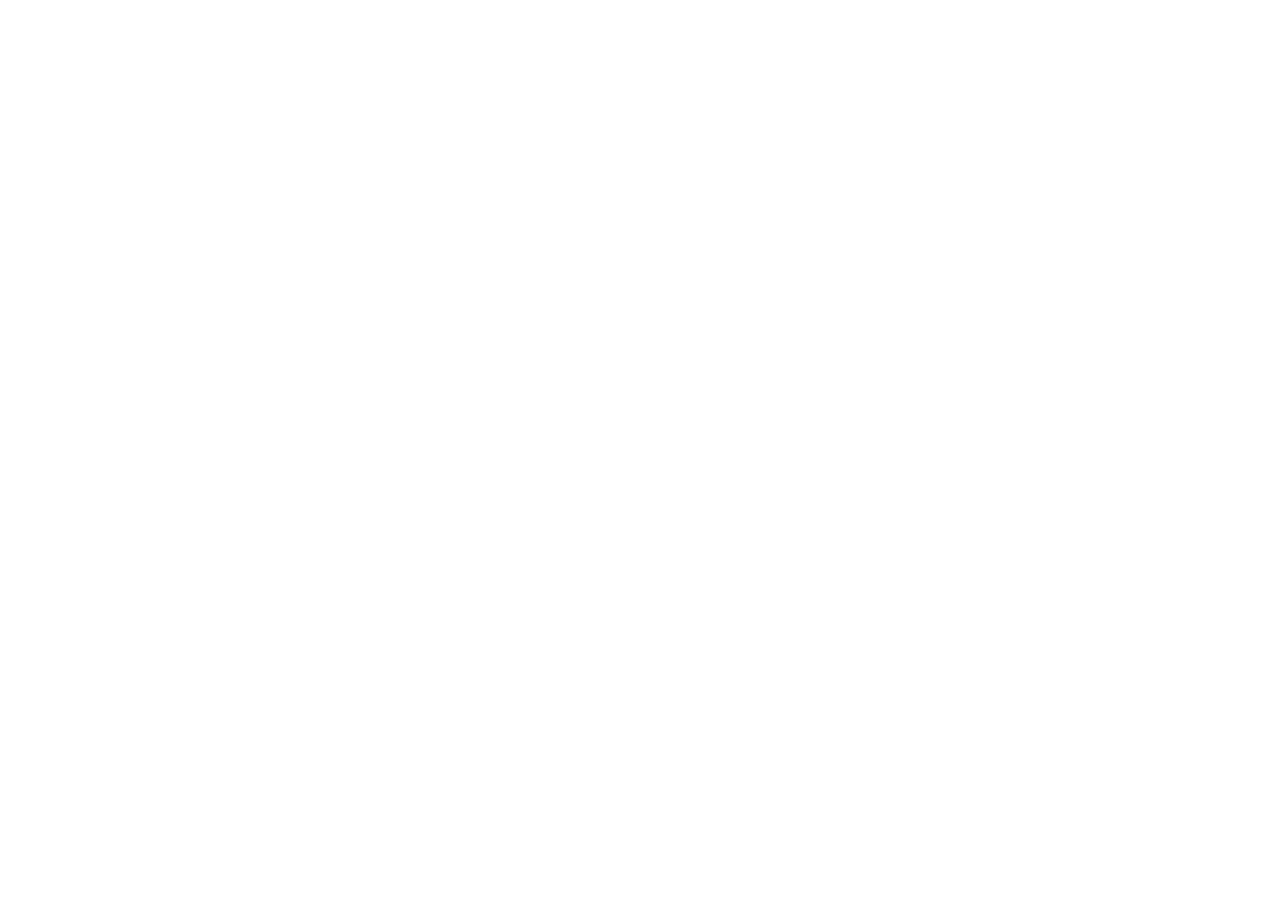
==== commit 85375dbe: "docs: point the site at its new single URL The landing page and its legal pages move to the user sit" ====
--- a/docs/index.html
+++ b/docs/index.html
@@ -3,184 +3,12 @@
 <head>
   <meta charset="utf-8">
   <meta name="viewport" content="width=device-width, initial-scale=1">
-  <title>OpenCode Free Radar — Free AI Models for OpenCode</title>
-  <meta name="description" content="OpenCode Free Radar — native Android app that tracks AI models free to use with OpenCode and notifies you when new free offers appear.">
-  <meta name="author" content="HcmDZ">
-  <link rel="canonical" href="https://Hcmdz.github.io/OpenCode-Free-Radar/">
-  <link rel="icon" type="image/png" href="logo.png">
-  <link rel="apple-touch-icon" href="logo.png">
-  <meta property="og:type" content="website">
-  <meta property="og:site_name" content="HcmDZ">
-  <meta property="og:title" content="OpenCode Free Radar — Free AI Models for OpenCode">
-  <meta property="og:description" content="Native Android app that tracks AI models free to use with OpenCode — usable-free statuses, favorites, and freebie alerts.">
-  <meta property="og:url" content="https://Hcmdz.github.io/OpenCode-Free-Radar/">
-  <meta property="og:image" content="https://Hcmdz.github.io/OpenCode-Free-Radar/og.png">
-  <meta property="og:image:width" content="2400">
-  <meta property="og:image:height" content="1260">
-  <meta property="og:image:alt" content="OpenCode Free Radar — free AI models for OpenCode">
-  <meta name="twitter:card" content="summary_large_image">
-  <meta name="twitter:title" content="OpenCode Free Radar">
-  <meta name="twitter:description" content="Native Android app that tracks AI models free to use with OpenCode.">
-  <meta name="twitter:image" content="https://Hcmdz.github.io/OpenCode-Free-Radar/og.png">
-  <link rel="stylesheet" href="assets/style.css?v=8">
-  <script src="assets/site.js?v=3" defer></script>
-  <script type="application/ld+json">
-    {
-      "@context": "https://schema.org",
-      "@type": "SoftwareApplication",
-      "name": "OpenCode Free Radar",
-      "applicationCategory": "DeveloperApplication",
-      "operatingSystem": "Android",
-      "description": "Native Android app that tracks AI models free to use with OpenCode and notifies you when new free offers appear.",
-      "url": "https://Hcmdz.github.io/OpenCode-Free-Radar/",
-      "image": "https://Hcmdz.github.io/OpenCode-Free-Radar/logo.png",
-      "author": {
-        "@type": "Person",
-        "name": "HcmDZ",
-        "url": "https://Hcmdz.github.io/"
-      }
-    }
-  </script>
+  <title>Moved — OpenCode Free Radar</title>
+  <link rel="canonical" href="https://hcmdz.github.io/opencode-free-radar/">
+  <meta http-equiv="refresh" content="0; url=https://hcmdz.github.io/opencode-free-radar/">
+  <meta name="robots" content="noindex">
 </head>
-<body class="theme-ofr">
-  <main class="site-shell">
-    <nav class="nav page-nav desktop-site-nav" aria-label="Site">
-      <a class="pill" href="../">Home</a>
-      <span class="pill primary" aria-current="page">OpenCode Free Radar</span>
-      <a class="pill" href="https://github.com/Hcmdz/OpenCode-Free-Radar" target="_blank" rel="noopener">GitHub</a>
-    </nav>
-    <details class="mobile-site-menu">
-      <summary aria-label="Open site navigation">
-        <span class="menu-icon" aria-hidden="true"><span></span><span></span><span></span></span>
-      </summary>
-      <div class="mobile-menu-panel">
-        <nav class="mobile-menu-links" aria-label="Site menu">
-          <a href="../">Home</a>
-          <span aria-current="page">OpenCode Free Radar</span>
-          <a href="https://github.com/Hcmdz/OpenCode-Free-Radar" target="_blank" rel="noopener">GitHub</a>
-        </nav>
-      </div>
-    </details>
-
-    <section class="hero project-hero">
-      <div class="hero-media">
-        <img class="app-logo" src="logo.png" alt="OpenCode Free Radar app logo" loading="lazy" decoding="async">
-        <nav class="nav" aria-label="OpenCode Free Radar links">
-          <a class="pill primary" href="https://github.com/Hcmdz/OpenCode-Free-Radar" target="_blank" rel="noopener"><img class="pill-icon" src="assets/fav_github.png" alt="" aria-hidden="true">GitHub</a>
-          <a class="pill secondary-strong" href="https://github.com/Hcmdz/OpenCode-Free-Radar/releases/latest" target="_blank" rel="noopener"><img class="pill-icon" src="assets/fav_github.png" alt="" aria-hidden="true">Releases</a>
-          <a class="pill" href="https://hcmdz.github.io/OpenCode-Free-Radar/privacy/" target="_blank" rel="noopener">Privacy</a>
-          <a class="pill" href="https://hcmdz.github.io/OpenCode-Free-Radar/terms/" target="_blank" rel="noopener">Terms</a>
-          <a class="pill" href="https://github.com/Hcmdz/OpenCode-Free-Radar/blob/main/SECURITY.md" target="_blank" rel="noopener">Security</a>
-        </nav>
-      </div>
-      <div class="hero-copy">
-        <h1>OpenCode Free Radar</h1>
-        <div class="chip-row" aria-label="Platforms">
-          <span class="meta-chip">Android</span>
-          <span class="meta-chip">Kotlin</span>
-          <span class="meta-chip">Android 9+ (API 29)</span>
-          <span class="meta-chip">Target SDK 36</span>
-          <span class="meta-chip">GPL-3.0-or-later</span>
-        </div>
-        <p class="lede">
-          Native Android app that tracks AI models free to use with OpenCode and notifies you when new free
-          offers appear.
-        </p>
-        <section class="content-card">
-          <h2>Why It Exists</h2>
-          <p>
-            Free AI model offers appear and disappear constantly across providers, and checking them by hand is
-            tedious. OpenCode Free Radar watches the public catalogs for you — usable-free statuses, favorites,
-            and alerts — so you never miss a model you can run with OpenCode for free.
-          </p>
-        </section>
-      </div>
-    </section>
-
-    <section class="feature-grid" aria-label="OpenCode Free Radar features">
-      <article class="feature-card">
-        <h3>Catalog Sync</h3>
-        <p>Daily sync from public indexes: models.dev, OpenRouter, the LiteLLM price map, and the OpenCode Zen roster.</p>
-      </article>
-      <article class="feature-card">
-        <h3>Usable-Free Statuses</h3>
-        <p>Every model flagged FREE, LIMITED, TRIAL, or TEMPORARY; paid and expired offers filtered out.</p>
-      </article>
-      <article class="feature-card">
-        <h3>OpenCode Compatibility</h3>
-        <p>Tool-calling, vision, and structured-output flags per model.</p>
-      </article>
-      <article class="feature-card">
-        <h3>Offline-First</h3>
-        <p>Room database, favorites, filters, and a per-model change history — all on device.</p>
-      </article>
-      <article class="feature-card">
-        <h3>Freebie Alerts</h3>
-        <p>Background sync with notifications when new free offers appear. On by default, asked once.</p>
-      </article>
-      <article class="feature-card">
-        <h3>In-App Updates</h3>
-        <p>Daily check via GitHub Releases, downloaded over HTTPS from an allowlisted host with a SHA-256 check against the release digest.</p>
-      </article>
-      <article class="feature-card">
-        <h3>Material You</h3>
-        <p>Dynamic color, edge-to-edge layout, dark theme, English/French/Arabic with RTL.</p>
-      </article>
-      <article class="feature-card">
-        <h3>New in 0.4.0</h3>
-        <p>Scheduled background sync with a configurable network constraint and cadence, alerts on by default, and favorites pinned to the top.</p>
-      </article>
-    </section>
-
-    <div class="read-more-row">
-      <a class="pill read-more-button" href="https://github.com/Hcmdz/OpenCode-Free-Radar/blob/main/README.md" target="_blank" rel="noopener"><img class="pill-icon" src="assets/fav_github.png" alt="" aria-hidden="true">View full README<span aria-hidden="true">→</span></a>
-    </div>
-
-    <section class="screenshot-section" aria-labelledby="screenshots-title">
-      <h2 id="screenshots-title">Screenshots</h2>
-      <div class="screenshot-grid freeform app-screenshot-grid">
-        <figure class="screenshot-card">
-          <button class="screenshot-button">
-            <img src="screenshots/dashboard-free-light-v2.jpg" alt="Dashboard in light mode with free filter" loading="lazy" decoding="async">
-          </button>
-          <figcaption>Light — free filter</figcaption>
-        </figure>
-        <figure class="screenshot-card">
-          <button class="screenshot-button">
-            <img src="screenshots/dashboard-dark-free-v2.jpg" alt="Dashboard in dark mode with free filter" loading="lazy" decoding="async">
-          </button>
-          <figcaption>Dark — free filter</figcaption>
-        </figure>
-        <figure class="screenshot-card">
-          <button class="screenshot-button">
-            <img src="screenshots/dashboard-all-light-v2.jpg" alt="Dashboard in light mode showing all models" loading="lazy" decoding="async">
-          </button>
-          <figcaption>Light — all models</figcaption>
-        </figure>
-        <figure class="screenshot-card">
-          <button class="screenshot-button">
-            <img src="screenshots/dashboard-offers-dark-v2.jpg" alt="Dashboard in dark mode showing offers" loading="lazy" decoding="async">
-          </button>
-          <figcaption>Dark — offers list</figcaption>
-        </figure>
-        <figure class="screenshot-card">
-          <button class="screenshot-button">
-            <img src="screenshots/settings-v2.jpg" alt="Settings screen with appearance options" loading="lazy" decoding="async">
-          </button>
-          <figcaption>Settings</figcaption>
-        </figure>
-        <figure class="screenshot-card">
-          <button class="screenshot-button">
-            <img src="screenshots/filter-sheet-v2.jpg" alt="Filter sheet with source options and local models switch" loading="lazy" decoding="async">
-          </button>
-          <figcaption>Filter sheet</figcaption>
-        </figure>
-      </div>
-    </section>
-
-    <footer class="site-footer">
-      Made with care by <a href="../">HcmDZ</a> · Unofficial community project, not affiliated with OpenCode
-    </footer>
-  </main>
+<body>
+  <p>This page moved to <a href="https://hcmdz.github.io/opencode-free-radar/">hcmdz.github.io/opencode-free-radar</a>.</p>
 </body>
 </html>
